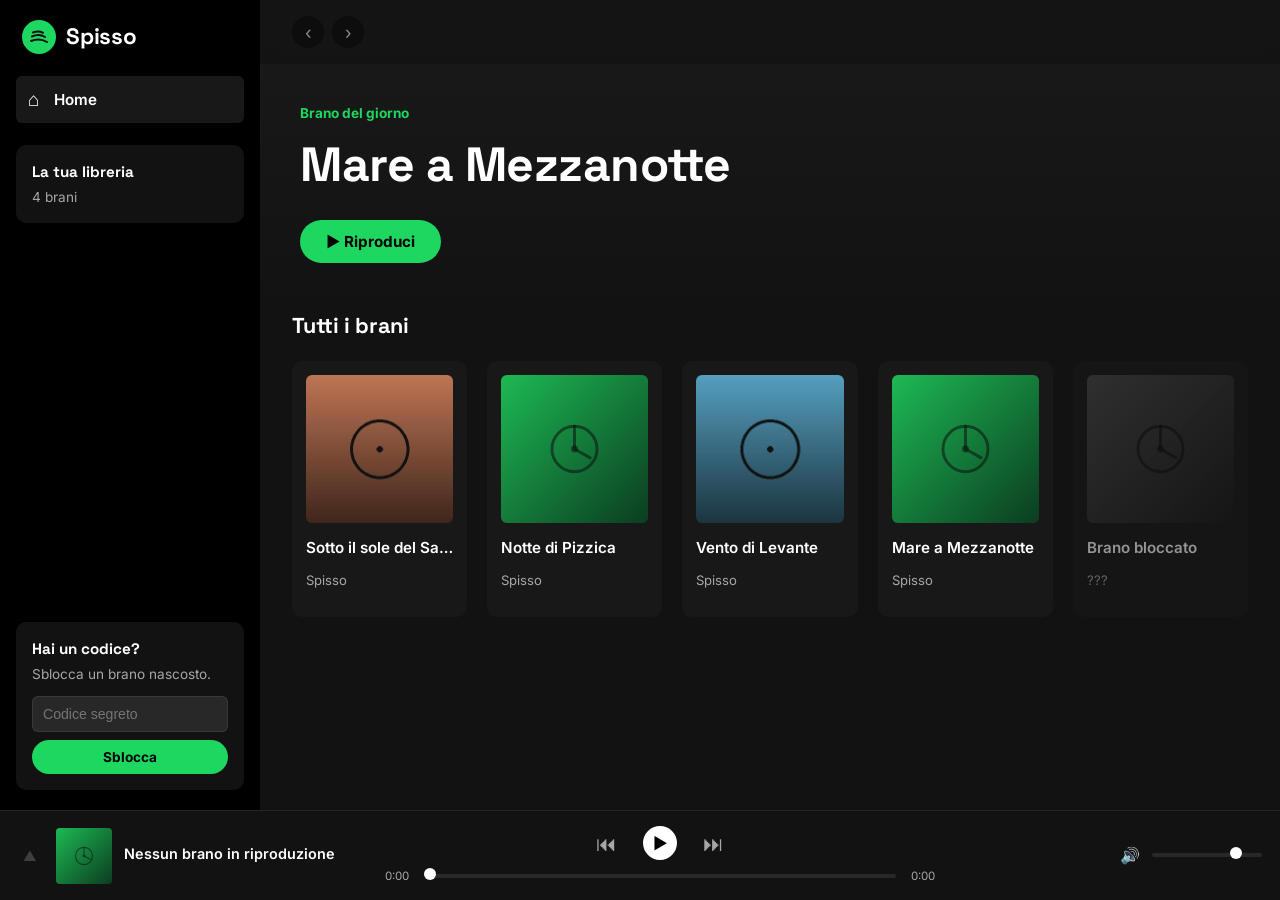
==== index.html @ 615e71a4 "Add files via upload" ====
<!DOCTYPE html>
<html lang="it">
<head>
<meta charset="UTF-8">
<meta name="viewport" content="width=device-width, initial-scale=1.0">
<title>Spisso</title>
<link rel="stylesheet" href="style.css">
</head>
<body>

<div class="app">

  <aside class="sidebar">
    <div class="brand">
      <svg class="brand-logo" width="34" height="34" viewBox="0 0 34 34" fill="none" xmlns="http://www.w3.org/2000/svg">
        <circle cx="17" cy="17" r="17" fill="#1ed760"/>
        <path d="M9 21c5-2 11-2 16 1" stroke="#0b0b0b" stroke-width="2" stroke-linecap="round"/>
        <path d="M10 16.5c4.5-2 9-2 13 0.5" stroke="#0b0b0b" stroke-width="2" stroke-linecap="round"/>
        <path d="M11 12.5c3.5-1.4 7-1.4 10 0.3" stroke="#0b0b0b" stroke-width="2" stroke-linecap="round"/>
      </svg>
      <span class="brand-name">Spisso</span>
    </div>

    <nav class="nav">
      <a href="#" class="nav-item active" data-view="home">
        <span class="nav-icon">&#8962;</span> Home
      </a>
    </nav>

    <div class="sidebar-block library-block">
      <h3>La tua libreria</h3>
      <p id="library-count">— brani</p>
    </div>

    <div class="sidebar-block unlock-block">
      <h3>Hai un codice?</h3>
      <p>Sblocca un brano nascosto.</p>
      <form class="unlock-form" id="unlock-form">
        <input type="text" id="unlock-input" placeholder="Codice segreto" autocomplete="off">
        <button type="submit">Sblocca</button>
      </form>
      <p class="unlock-message" id="unlock-message"></p>
    </div>
  </aside>

  <main class="main">
    <header class="topbar">
      <div class="topbar-nav">
        <button class="round-btn" disabled aria-label="Indietro">&#8249;</button>
        <button class="round-btn" disabled aria-label="Avanti">&#8250;</button>
      </div>
    </header>

    <section class="content">
      <div class="hero">
        <p class="hero-eyebrow">Brano del giorno</p>
        <h1 id="hero-title">—</h1>
        <button class="hero-play" id="hero-play" aria-label="Riproduci il brano del giorno">&#9658; Riproduci</button>
      </div>

      <h2 class="section-title">Tutti i brani</h2>
      <div class="song-grid" id="song-grid"></div>
    </section>
  </main>

</div>

<!-- Backdrop dietro al menu a tendina -->
<div class="np-backdrop" id="np-backdrop"></div>

<!-- Menu a tendina: si apre quando si clicca un brano -->
<section class="np-panel" id="np-panel" aria-hidden="true">
  <button class="np-panel-close" id="np-panel-close" aria-label="Chiudi il pannello">&#9660;</button>

  <div class="np-panel-cover-wrap">
    <div class="np-panel-cover-disc" id="np-panel-disc">
      <img id="np-panel-cover" src="covers/default-cover.svg" alt="">
    </div>
  </div>

  <p class="np-panel-eyebrow">In riproduzione</p>
  <h2 class="np-panel-title" id="np-panel-title">—</h2>
  <p class="np-panel-date" id="np-panel-date"></p>

  <div class="np-panel-progress">
    <span class="time" id="np-panel-cur">0:00</span>
    <input type="range" id="np-panel-seek" value="0" min="0" max="100" step="0.1" aria-label="Posizione nel brano">
    <span class="time" id="np-panel-dur">0:00</span>
  </div>

  <div class="np-panel-controls">
    <button id="np-panel-prev" class="ctrl-btn" aria-label="Precedente">&#9198;</button>
    <button id="np-panel-play" class="ctrl-btn play" aria-label="Blocca il brano">&#9658;</button>
    <button id="np-panel-next" class="ctrl-btn" aria-label="Successivo">&#9197;</button>
  </div>
</section>

<footer class="player-bar" id="player-bar">
  <button class="np-expand" id="np-expand" aria-label="Apri il menu a tendina" disabled>
    <span class="chevron">&#9650;</span>
  </button>

  <div class="np" id="np-open-trigger">
    <img id="np-cover" src="covers/default-cover.svg" alt="">
    <div class="np-info">
      <div class="np-title" id="np-title">Nessun brano in riproduzione</div>
      <div class="np-date" id="np-date"></div>
    </div>
  </div>

  <div class="transport">
    <div class="transport-buttons">
      <button id="prev-btn" class="ctrl-btn" aria-label="Precedente">&#9198;</button>
      <button id="play-btn" class="ctrl-btn play" aria-label="Blocca il brano">&#9658;</button>
      <button id="next-btn" class="ctrl-btn" aria-label="Successivo">&#9197;</button>
    </div>
    <div class="progress-row">
      <span class="time" id="cur-time">0:00</span>
      <input type="range" id="seek-bar" value="0" min="0" max="100" step="0.1">
      <span class="time" id="dur-time">0:00</span>
    </div>
  </div>

  <div class="volume-control">
    <span class="volume-icon">&#128266;</span>
    <input type="range" id="volume-bar" min="0" max="100" value="80">
  </div>
</footer>

<audio id="audio-el" preload="metadata"></audio>

<script src="config.js"></script>
<script src="songs.js"></script>
<script src="app.js"></script>
</body>
</html>
---- style.css ----
@import url('https://fonts.googleapis.com/css2?family=Space+Grotesk:wght@500;700&family=Inter:wght@400;500;600;700&display=swap');

:root{
  --black: #000000;
  --panel: #121212;
  --panel-light: #181818;
  --panel-hover: #282828;
  --border: rgba(255,255,255,0.08);
  --text: #ffffff;
  --text-dim: #a7a7a7;
  --green: #1ed760;
  --green-dim: #1db954;
}

*{ box-sizing: border-box; }

html, body{
  margin:0;
  height:100%;
  background: var(--black);
  color: var(--text);
  font-family: 'Inter', sans-serif;
  line-height: 1.4;
}

a{ color: inherit; text-decoration: none; }
button{ font-family: inherit; }

button:focus-visible,
a:focus-visible,
.song-card:focus-visible,
input:focus-visible{
  outline: 2px solid var(--green);
  outline-offset: 2px;
}

/* ---------- App shell ---------- */

.app{
  display:flex;
  height: calc(100vh - 90px);
  min-height: 480px;
}

/* ---------- Sidebar ---------- */

.sidebar{
  width: 260px;
  flex-shrink:0;
  background: var(--black);
  padding: 20px 16px;
  display:flex;
  flex-direction:column;
  gap: 22px;
  overflow-y:auto;
}

.brand{
  display:flex;
  align-items:center;
  gap: 10px;
  padding: 0 6px;
}

.brand-name{
  font-family:'Space Grotesk', sans-serif;
  font-weight:700;
  font-size: 1.4rem;
  letter-spacing: -0.01em;
}

.nav{
  display:flex;
  flex-direction:column;
  gap: 4px;
}

.nav-item{
  display:flex;
  align-items:center;
  gap: 14px;
  padding: 10px 12px;
  border-radius: 6px;
  color: var(--text-dim);
  font-weight:600;
  font-size: 0.95rem;
}

.nav-item .nav-icon{ font-size: 1.2rem; }

.nav-item.active,
.nav-item:hover{
  color: var(--text);
  background: var(--panel-light);
}

.sidebar-block{
  background: var(--panel);
  border-radius: 10px;
  padding: 16px;
}

.sidebar-block h3{
  font-family:'Space Grotesk', sans-serif;
  font-size: 0.95rem;
  margin: 0 0 6px;
}

.sidebar-block p{
  font-size: 0.85rem;
  color: var(--text-dim);
  margin: 0;
}

.library-block p{ margin: 0; }

.unlock-block{ margin-top: auto; }

.unlock-form{
  display:flex;
  flex-direction:column;
  gap: 8px;
  margin-top: 12px;
}

.unlock-form input{
  background: var(--panel-hover);
  border: 1px solid var(--border);
  border-radius: 6px;
  padding: 9px 10px;
  color: var(--text);
  font-size: 0.88rem;
}
.unlock-form input:focus{ outline: 1px solid var(--green); }

.unlock-form button{
  background: var(--green);
  color: #000;
  border:none;
  border-radius: 20px;
  padding: 9px 14px;
  font-weight:700;
  font-size: 0.85rem;
  cursor:pointer;
  transition: transform 0.1s ease, background 0.15s ease;
}
.unlock-form button:hover{ background: #24e56a; transform: scale(1.02); }

.unlock-message{
  margin-top: 10px;
  font-size: 0.82rem;
}
.unlock-message.ok{ color: var(--green); }
.unlock-message.err{ color: #f15e6c; }

/* ---------- Main content ---------- */

.main{
  flex:1;
  overflow-y:auto;
  background: linear-gradient(180deg, #1a1a1a 0%, var(--panel) 320px, var(--panel) 100%);
}

.topbar{
  position: sticky;
  top:0;
  display:flex;
  align-items:center;
  padding: 16px 32px;
  background: rgba(18,18,18,0.6);
  backdrop-filter: blur(6px);
  z-index: 5;
}

.topbar-nav{ display:flex; gap: 8px; }

.round-btn{
  width: 32px;
  height: 32px;
  border-radius: 50%;
  border:none;
  background: rgba(0,0,0,0.6);
  color: var(--text);
  font-size: 1.1rem;
  cursor: not-allowed;
  opacity: 0.5;
}

.content{
  padding: 8px 32px 40px;
}

.hero{
  padding: 32px 8px 40px;
}

.hero-eyebrow{
  color: var(--green);
  font-weight: 700;
  font-size: 0.85rem;
  margin: 0 0 8px;
}

.hero h1{
  font-family:'Space Grotesk', sans-serif;
  font-size: clamp(1.8rem, 4vw, 3rem);
  margin: 0 0 22px;
  letter-spacing: -0.01em;
}

.hero-play{
  background: var(--green);
  color: #000;
  border:none;
  border-radius: 24px;
  padding: 12px 26px;
  font-weight:700;
  font-size: 0.95rem;
  cursor:pointer;
  transition: transform 0.12s ease, background 0.15s ease;
}
.hero-play:hover{ background: #24e56a; transform: scale(1.03); }

.section-title{
  font-family:'Space Grotesk', sans-serif;
  font-size: 1.35rem;
  margin: 8px 0 20px;
}

/* ---------- Song grid ---------- */

.song-grid{
  display:grid;
  grid-template-columns: repeat(auto-fill, minmax(170px, 1fr));
  gap: 20px;
}

.song-card{
  background: var(--panel-light);
  border-radius: 10px;
  padding: 14px;
  cursor:pointer;
  position: relative;
  transition: background 0.15s ease;
}
.song-card:hover{ background: var(--panel-hover); }

.song-card .cover-wrap{
  position: relative;
  margin-bottom: 14px;
}

.song-card img{
  width: 100%;
  aspect-ratio: 1 / 1;
  object-fit: cover;
  border-radius: 6px;
  display:block;
  background: var(--panel-hover);
}

.song-card .card-play{
  position:absolute;
  right: 8px;
  bottom: 8px;
  width: 42px;
  height: 42px;
  border-radius: 50%;
  background: var(--green);
  color:#000;
  border:none;
  display:flex;
  align-items:center;
  justify-content:center;
  font-size: 1.1rem;
  opacity:0;
  transform: translateY(6px);
  transition: opacity 0.15s ease, transform 0.15s ease;
  cursor:pointer;
  box-shadow: 0 8px 16px rgba(0,0,0,0.4);
}
.song-card:hover .card-play{ opacity:1; transform: translateY(0); }

.song-card .card-title{
  font-weight:600;
  font-size: 0.95rem;
  margin: 0 0 4px;
  white-space:nowrap;
  overflow:hidden;
  text-overflow:ellipsis;
}

.song-card .card-sub{
  font-size: 0.82rem;
  color: var(--text-dim);
  white-space:nowrap;
  overflow:hidden;
  text-overflow:ellipsis;
}

.song-card.playing{
  outline: 1px solid var(--green);
  background: var(--panel-hover);
}
.song-card.playing .card-title{ color: var(--green); }

.song-card.locked{
  cursor:default;
  opacity: 0.55;
}
.song-card.locked .card-play{ display:none; }
.song-card.locked img{
  filter: grayscale(1) brightness(0.5);
}

/* ---------- Player bar ---------- */

.player-bar{
  position: fixed;
  left:0; right:0; bottom:0;
  height: 90px;
  background: var(--panel);
  border-top: 1px solid var(--border);
  display:grid;
  grid-template-columns: auto 1fr minmax(300px, 2fr) 1fr;
  align-items:center;
  padding: 0 16px;
  gap: 12px;
  z-index: 20;
}

.np{
  display:flex;
  align-items:center;
  gap: 12px;
  min-width: 0;
}

.np img{
  width: 56px;
  height: 56px;
  border-radius: 4px;
  object-fit: cover;
  background: var(--panel-hover);
  flex-shrink:0;
}

.np-info{ min-width:0; }

.np-title{
  font-size: 0.9rem;
  font-weight:600;
  white-space:nowrap;
  overflow:hidden;
  text-overflow:ellipsis;
}

.np-date{
  font-size: 0.78rem;
  color: var(--text-dim);
  margin-top: 2px;
}

.transport{
  display:flex;
  flex-direction:column;
  align-items:center;
  gap: 8px;
  max-width: 560px;
  margin: 0 auto;
  width: 100%;
}

.transport-buttons{
  display:flex;
  align-items:center;
  gap: 20px;
}

.ctrl-btn{
  background:none;
  border:none;
  color: var(--text-dim);
  font-size: 1.3rem;
  cursor:pointer;
  transition: color 0.12s ease, transform 0.12s ease;
}
.ctrl-btn:hover{ color: var(--text); transform: scale(1.08); }

.ctrl-btn.play{
  background: var(--text);
  color: #000;
  width: 34px;
  height: 34px;
  border-radius: 50%;
  display:flex;
  align-items:center;
  justify-content:center;
  font-size: 1rem;
}
.ctrl-btn.play:hover{ transform: scale(1.06); }

.progress-row{
  display:flex;
  align-items:center;
  gap: 8px;
  width: 100%;
}

.progress-row .time{
  font-size: 0.72rem;
  color: var(--text-dim);
  min-width: 34px;
  text-align:center;
}

input[type="range"]{
  -webkit-appearance:none;
  appearance:none;
  height: 4px;
  border-radius: 2px;
  background: var(--panel-hover);
  flex:1;
  cursor:pointer;
}
input[type="range"]::-webkit-slider-thumb{
  -webkit-appearance:none;
  width: 12px;
  height: 12px;
  border-radius: 50%;
  background: var(--text);
  margin-top: -4px;
}
input[type="range"]::-moz-range-thumb{
  width: 12px;
  height: 12px;
  border-radius: 50%;
  background: var(--text);
  border:none;
}
input[type="range"]:hover::-webkit-slider-thumb{ background: var(--green); }

.volume-control{
  display:flex;
  align-items:center;
  justify-content:flex-end;
  gap: 10px;
}

.volume-control input[type="range"]{ width: 110px; flex:none; }
.volume-icon{ font-size: 1rem; color: var(--text-dim); }

/* ---------- Pulsante per riaprire il menu a tendina (nella mini-barra) ---------- */

.np-expand{
  background:none;
  border:none;
  color: var(--text-dim);
  width: 28px;
  height: 28px;
  border-radius: 6px;
  cursor:pointer;
  display:flex;
  align-items:center;
  justify-content:center;
  flex-shrink:0;
  transition: color 0.15s ease, background 0.15s ease;
}
.np-expand:hover:not(:disabled){ color: var(--text); background: var(--panel-hover); }
.np-expand:disabled{ cursor:default; opacity: 0.3; }
.np-expand .chevron{ display:inline-block; font-size: 0.85rem; transition: transform 0.2s ease; }
.np-expand.is-open .chevron{ transform: rotate(180deg); }

.np{ cursor:pointer; }

/* ---------- Backdrop dietro al pannello a tendina ---------- */

.np-backdrop{
  position: fixed;
  inset: 0;
  background: rgba(0,0,0,0.55);
  backdrop-filter: blur(2px);
  opacity: 0;
  visibility: hidden;
  transition: opacity 0.25s ease;
  z-index: 25;
}
.np-backdrop.is-visible{ opacity: 1; visibility: visible; }

/* ---------- Pannello "menu a tendina" del brano in riproduzione ---------- */

.np-panel{
  position: fixed;
  top: 0;
  left: 50%;
  width: min(92vw, 380px);
  background: linear-gradient(160deg, #1b1b1b 0%, var(--panel) 60%);
  border: 1px solid var(--border);
  border-top: none;
  border-radius: 0 0 20px 20px;
  box-shadow: 0 24px 48px rgba(0,0,0,0.55);
  padding: 18px 24px 26px;
  z-index: 30;
  display:flex;
  flex-direction:column;
  align-items:center;
  text-align:center;

  transform: translate(-50%, -110%);
  opacity: 0;
  visibility: hidden;
  transition: transform 0.32s cubic-bezier(.2,.8,.2,1), opacity 0.28s ease;
}
.np-panel.is-open{
  transform: translate(-50%, 0);
  opacity: 1;
  visibility: visible;
}

.np-panel-close{
  align-self:center;
  background: var(--panel-hover);
  border:none;
  color: var(--text-dim);
  width: 30px;
  height: 22px;
  border-radius: 0 0 10px 10px;
  margin: -18px 0 14px;
  cursor:pointer;
  transition: color 0.15s ease;
}
.np-panel-close:hover{ color: var(--text); }

.np-panel-cover-wrap{ margin-bottom: 18px; }

.np-panel-cover-disc{
  width: 200px;
  height: 200px;
  border-radius: 16px;
  overflow:hidden;
  box-shadow: 0 14px 30px rgba(0,0,0,0.5);
  transition: transform 0.4s ease;
}
.np-panel-cover-disc img{
  width:100%;
  height:100%;
  object-fit:cover;
  display:block;
  background: var(--panel-hover);
}
.np-panel.is-playing .np-panel-cover-disc{
  animation: np-cover-pulse 2.6s ease-in-out infinite;
}
@keyframes np-cover-pulse{
  0%, 100%{ transform: scale(1); }
  50%{ transform: scale(1.035); }
}

.np-panel-eyebrow{
  color: var(--green);
  font-weight:700;
  font-size: 0.72rem;
  text-transform: none;
  letter-spacing: 0.02em;
  margin: 0 0 6px;
}

.np-panel-title{
  font-family:'Space Grotesk', sans-serif;
  font-size: 1.3rem;
  margin: 0 0 4px;
  line-height: 1.25;
}

.np-panel-date{
  font-size: 0.85rem;
  color: var(--text-dim);
  margin: 0 0 20px;
}

.np-panel-progress{
  display:flex;
  align-items:center;
  gap: 8px;
  width: 100%;
  margin-bottom: 18px;
}
.np-panel-progress .time{
  font-size: 0.72rem;
  color: var(--text-dim);
  min-width: 34px;
}

.np-panel-controls{
  display:flex;
  align-items:center;
  gap: 26px;
}
.np-panel-controls .ctrl-btn{ font-size: 1.5rem; }
.np-panel-controls .ctrl-btn.play{
  width: 46px;
  height: 46px;
  font-size: 1.2rem;
}

/* ---------- Responsive ---------- */

@media (max-width: 860px){
  .sidebar{ display:none; }
  .player-bar{ grid-template-columns: auto 1fr; height: auto; padding: 10px 12px; gap: 8px; }
  .player-bar .transport{ grid-column: 1 / -1; order: 3; }
  .np{ justify-content:flex-start; }
  .volume-control{ display:none; }
  .song-grid{ grid-template-columns: repeat(auto-fill, minmax(130px, 1fr)); gap: 14px; }
  .np-panel{ top: 0; border-radius: 0 0 16px 16px; padding: 16px 18px 22px; }
  .np-panel-cover-disc{ width: 160px; height: 160px; }
}

/* ---------- Grandi schermi da computer ---------- */

@media (min-width: 1400px){
  .content{ padding: 8px 56px 48px; }
  .song-grid{ grid-template-columns: repeat(auto-fill, minmax(190px, 1fr)); gap: 24px; }
  .hero h1{ font-size: clamp(2.2rem, 3.4vw, 3.6rem); }
}

@media (min-width: 1800px){
  .app{ max-width: 1760px; margin: 0 auto; }
}

/* ---------- Accessibilità: rispetta le preferenze di movimento ridotto ---------- */

@media (prefers-reduced-motion: reduce){
  .np-panel, .np-backdrop, .np-panel-cover-disc, .np-expand .chevron{
    transition: none !important;
    animation: none !important;
  }
}
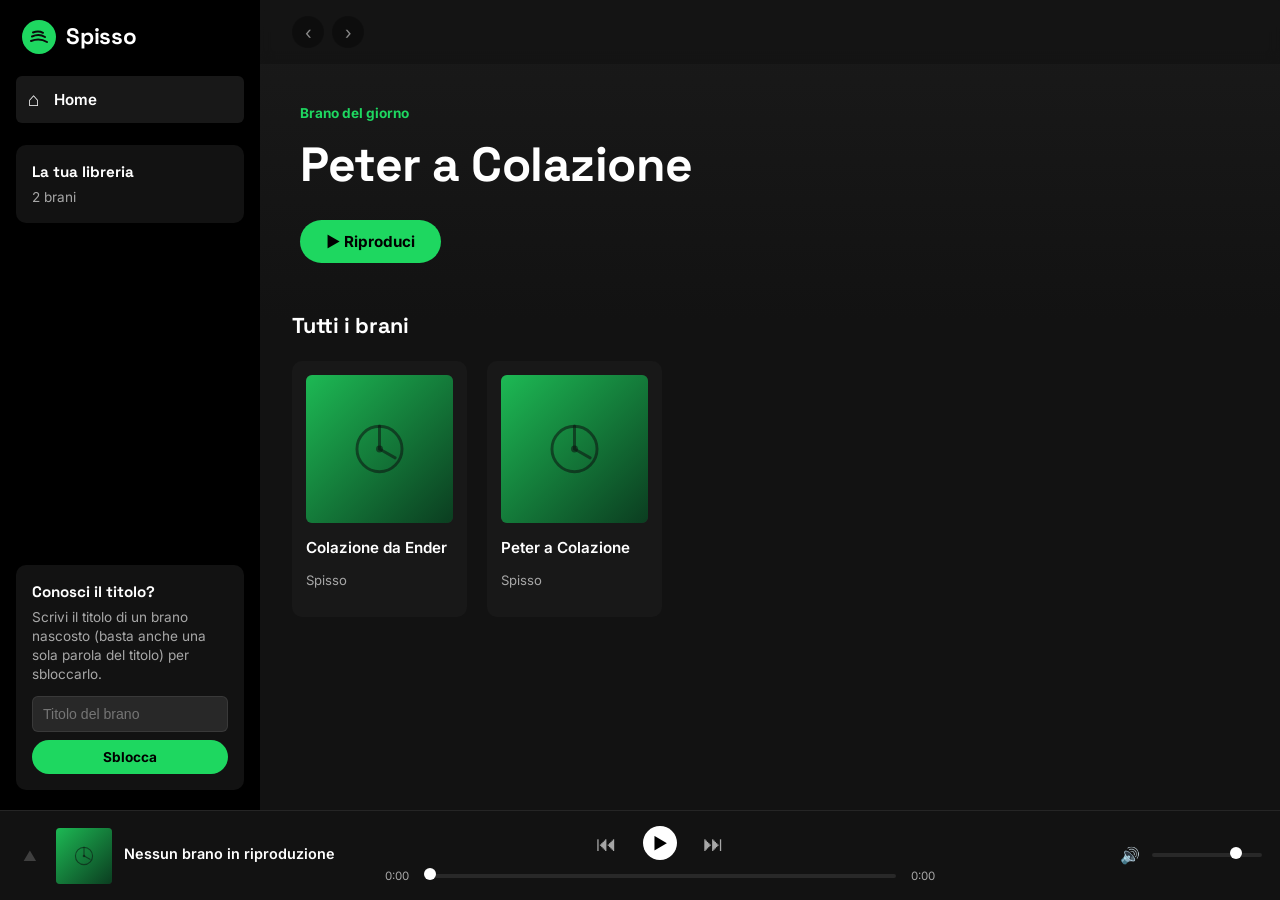
==== commit 7193629c: "spisso" ====
--- a/index.html
+++ b/index.html
@@ -33,10 +33,10 @@
     </div>
 
     <div class="sidebar-block unlock-block">
-      <h3>Hai un codice?</h3>
-      <p>Sblocca un brano nascosto.</p>
+      <h3>Conosci il titolo?</h3>
+      <p>Scrivi il titolo di un brano nascosto (basta anche una sola parola del titolo) per sbloccarlo.</p>
       <form class="unlock-form" id="unlock-form">
-        <input type="text" id="unlock-input" placeholder="Codice segreto" autocomplete="off">
+        <input type="text" id="unlock-input" placeholder="Titolo del brano" autocomplete="off">
         <button type="submit">Sblocca</button>
       </form>
       <p class="unlock-message" id="unlock-message"></p>
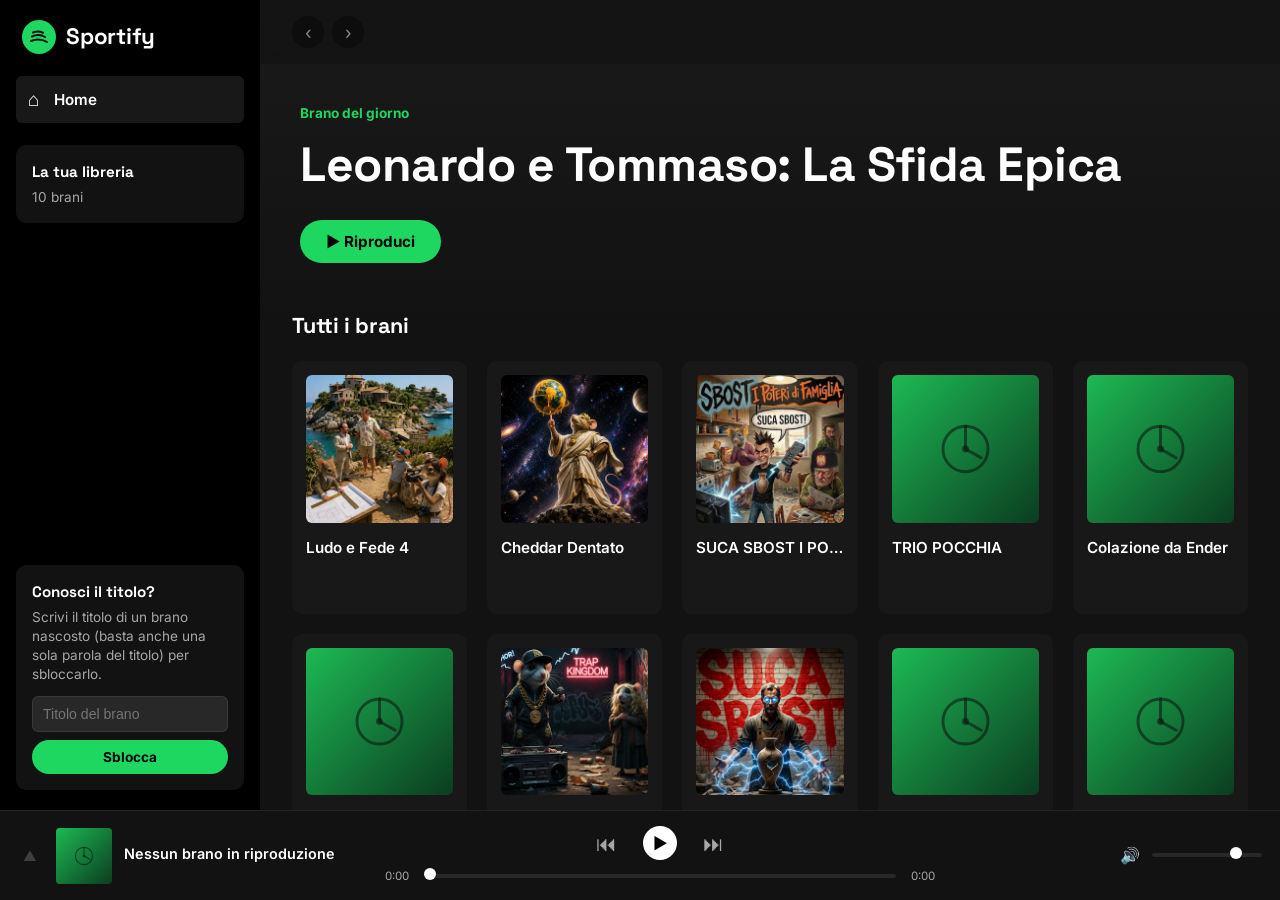
==== commit 94bc2539: "aff" ====
--- a/index.html
+++ b/index.html
@@ -3,7 +3,7 @@
 <head>
 <meta charset="UTF-8">
 <meta name="viewport" content="width=device-width, initial-scale=1.0">
-<title>Spisso</title>
+<title>Sportify</title>
 <link rel="stylesheet" href="style.css">
 </head>
 <body>
@@ -18,7 +18,7 @@
         <path d="M10 16.5c4.5-2 9-2 13 0.5" stroke="#0b0b0b" stroke-width="2" stroke-linecap="round"/>
         <path d="M11 12.5c3.5-1.4 7-1.4 10 0.3" stroke="#0b0b0b" stroke-width="2" stroke-linecap="round"/>
       </svg>
-      <span class="brand-name">Spisso</span>
+      <span class="brand-name">Sportify</span>
     </div>
 
     <nav class="nav">
--- a/style.css
+++ b/style.css
@@ -296,6 +296,7 @@
   white-space:nowrap;
   overflow:hidden;
   text-overflow:ellipsis;
+  min-height: 1.2em; /* tiene la card della stessa altezza anche senza autore */
 }
 
 .song-card.playing{
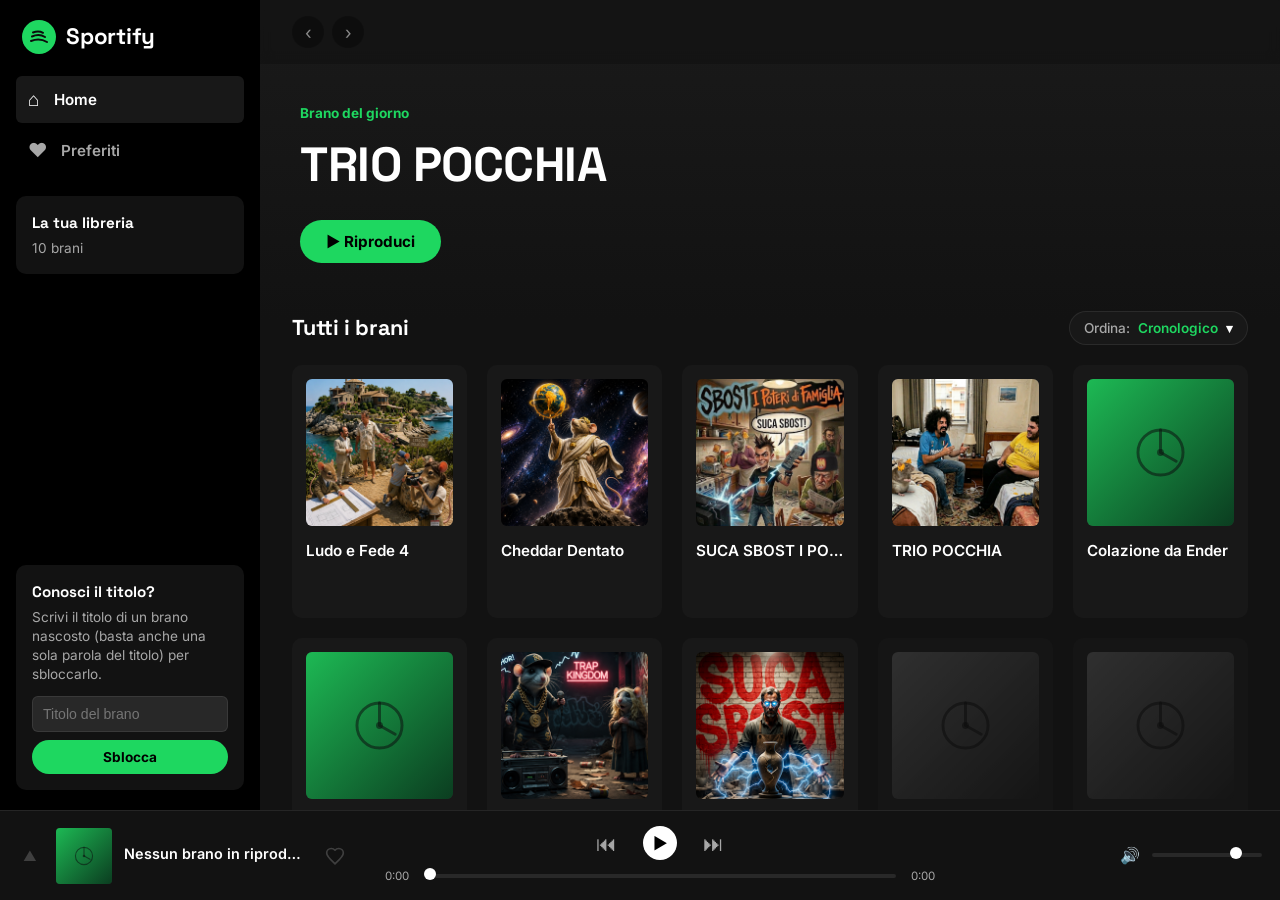
==== commit 33d90193: "agg" ====
--- a/index.html
+++ b/index.html
@@ -25,6 +25,10 @@
       <a href="#" class="nav-item active" data-view="home">
         <span class="nav-icon">&#8962;</span> Home
       </a>
+      <a href="#" class="nav-item" data-view="favorites">
+        <span class="nav-icon">&#9829;</span> Preferiti
+        <span class="nav-count" id="nav-fav-count"></span>
+      </a>
     </nav>
 
     <div class="sidebar-block library-block">
@@ -49,17 +53,65 @@
         <button class="round-btn" disabled aria-label="Indietro">&#8249;</button>
         <button class="round-btn" disabled aria-label="Avanti">&#8250;</button>
       </div>
+      <div class="view-tabs" role="tablist" aria-label="Sezioni">
+        <button type="button" class="view-tab active" data-view="home" role="tab" aria-selected="true">Home</button>
+        <button type="button" class="view-tab" data-view="favorites" role="tab" aria-selected="false">&#9829; Preferiti <span class="view-tab-count" id="tab-fav-count"></span></button>
+      </div>
     </header>
 
     <section class="content">
-      <div class="hero">
-        <p class="hero-eyebrow">Brano del giorno</p>
-        <h1 id="hero-title">—</h1>
-        <button class="hero-play" id="hero-play" aria-label="Riproduci il brano del giorno">&#9658; Riproduci</button>
+
+      <!-- ===== Vista HOME ===== -->
+      <div id="view-home">
+        <div class="hero">
+          <p class="hero-eyebrow">Brano del giorno</p>
+          <h1 id="hero-title">—</h1>
+          <button class="hero-play" id="hero-play" aria-label="Riproduci il brano del giorno">&#9658; Riproduci</button>
+        </div>
+
+        <div class="section-head">
+          <h2 class="section-title">Tutti i brani</h2>
+
+          <div class="sort-menu" id="sort-menu">
+            <button type="button" class="sort-btn" id="sort-btn" aria-haspopup="menu" aria-expanded="false" aria-controls="sort-list">
+              <span class="sort-btn-label">Ordina:</span>
+              <span class="sort-btn-value" id="sort-btn-value">Cronologico</span>
+              <span class="sort-btn-caret" aria-hidden="true">&#9662;</span>
+            </button>
+            <div class="sort-list" id="sort-list" role="menu" aria-label="Ordine dei brani" hidden>
+              <button type="button" class="sort-option" role="menuitemradio" data-sort="chrono" aria-checked="true">Ordine cronologico</button>
+              <button type="button" class="sort-option" role="menuitemradio" data-sort="chrono-desc" aria-checked="false">Ordine cronologico inverso</button>
+              <button type="button" class="sort-option" role="menuitemradio" data-sort="alpha" aria-checked="false">Ordine alfabetico</button>
+            </div>
+          </div>
+        </div>
+
+        <div class="song-grid" id="song-grid"></div>
       </div>
 
-      <h2 class="section-title">Tutti i brani</h2>
-      <div class="song-grid" id="song-grid"></div>
+      <!-- ===== Vista PREFERITI ===== -->
+      <div id="view-favorites" hidden>
+        <div class="fav-header">
+          <div class="fav-badge" aria-hidden="true">
+            <svg viewBox="0 0 24 24" focusable="false"><path d="M12 21.35l-1.45-1.32C5.4 15.36 2 12.28 2 8.5 2 5.42 4.42 3 7.5 3c1.74 0 3.41.81 4.5 2.09C13.09 3.81 14.76 3 16.5 3 19.58 3 22 5.42 22 8.5c0 3.78-3.4 6.86-8.55 11.54L12 21.35z"/></svg>
+          </div>
+          <div class="fav-header-text">
+            <p class="hero-eyebrow">Playlist</p>
+            <h1 class="fav-heading">Brani che ti piacciono</h1>
+            <p class="fav-count" id="fav-count"></p>
+          </div>
+          <button type="button" class="hero-play" id="fav-play">&#9658; Riproduci</button>
+        </div>
+
+        <p class="fav-hint" id="fav-hint">Trascina dalla maniglia a sinistra oppure usa le frecce per cambiare l'ordine. La playlist è solo tua: resta salvata su questo dispositivo.</p>
+        <ol class="fav-list" id="fav-list"></ol>
+
+        <div class="fav-empty" id="fav-empty" hidden>
+          <p class="fav-empty-title">Non hai ancora nessun brano preferito</p>
+          <p>Tocca il cuore su un brano per aggiungerlo qui: i brani restano nell'ordine in cui li hai messi.</p>
+        </div>
+      </div>
+
     </section>
   </main>
 
@@ -81,6 +133,10 @@
   <p class="np-panel-eyebrow">In riproduzione</p>
   <h2 class="np-panel-title" id="np-panel-title">—</h2>
   <p class="np-panel-date" id="np-panel-date"></p>
+
+  <div class="np-panel-actions">
+    <button type="button" class="heart-btn np-panel-heart" id="np-panel-heart" aria-pressed="false" aria-label="Nessun brano in riproduzione" disabled></button>
+  </div>
 
   <div class="np-panel-progress">
     <span class="time" id="np-panel-cur">0:00</span>
@@ -106,6 +162,7 @@
       <div class="np-title" id="np-title">Nessun brano in riproduzione</div>
       <div class="np-date" id="np-date"></div>
     </div>
+    <button type="button" class="heart-btn np-heart" id="np-heart" aria-pressed="false" aria-label="Nessun brano in riproduzione" disabled></button>
   </div>
 
   <div class="transport">
--- a/style.css
+++ b/style.css
@@ -604,6 +604,334 @@
   font-size: 1.2rem;
 }
 
+/* ---------- Attributo hidden sempre rispettato ---------- */
+
+[hidden]{ display:none !important; }
+
+/* ---------- Voce "Preferiti" nella sidebar + schede in alto (telefono) ---------- */
+
+.nav-count{
+  margin-left:auto;
+  font-size: 0.78rem;
+  font-weight:600;
+  color: var(--text-dim);
+}
+.nav-count:empty{ display:none; }
+
+.view-tabs{
+  display:none; /* su schermi piccoli la sidebar sparisce: qui compaiono le schede */
+  gap: 6px;
+  margin-left: 12px;
+}
+.view-tab{
+  background: rgba(255,255,255,0.08);
+  color: var(--text);
+  border:none;
+  border-radius: 16px;
+  padding: 7px 14px;
+  font-weight:600;
+  font-size: 0.85rem;
+  cursor:pointer;
+  transition: background 0.15s ease;
+}
+.view-tab:hover{ background: rgba(255,255,255,0.16); }
+.view-tab.active{ background: var(--text); color:#000; }
+.view-tab-count:not(:empty)::before{ content:"("; }
+.view-tab-count:not(:empty)::after{ content:")"; }
+
+/* ---------- Intestazione "Tutti i brani" + bottone Ordina ---------- */
+
+.section-head{
+  display:flex;
+  align-items:center;
+  justify-content:space-between;
+  gap: 12px;
+  flex-wrap:wrap;
+  margin: 8px 0 20px;
+}
+.section-head .section-title{ margin: 0; }
+
+.sort-menu{ position: relative; }
+
+.sort-btn{
+  display:inline-flex;
+  align-items:center;
+  gap: 8px;
+  background: var(--panel-light);
+  color: var(--text);
+  border: 1px solid var(--border);
+  border-radius: 20px;
+  padding: 8px 14px;
+  font-size: 0.85rem;
+  font-weight:600;
+  cursor:pointer;
+  transition: background 0.15s ease;
+}
+.sort-btn:hover,
+.sort-btn[aria-expanded="true"]{ background: var(--panel-hover); }
+.sort-btn-label{ color: var(--text-dim); font-weight:500; }
+.sort-btn-value{ color: var(--green); }
+.sort-btn-caret{ font-size: 0.8rem; transition: transform 0.15s ease; }
+.sort-btn[aria-expanded="true"] .sort-btn-caret{ transform: rotate(180deg); }
+
+.sort-list{
+  position:absolute;
+  right: 0;
+  top: calc(100% + 6px);
+  min-width: 240px;
+  display:flex;
+  flex-direction:column;
+  background: var(--panel-hover);
+  border: 1px solid var(--border);
+  border-radius: 10px;
+  padding: 6px;
+  box-shadow: 0 16px 32px rgba(0,0,0,0.5);
+  z-index: 12;
+}
+.sort-option{
+  display:flex;
+  align-items:center;
+  justify-content:space-between;
+  gap: 12px;
+  background:none;
+  border:none;
+  color: var(--text);
+  font-size: 0.9rem;
+  text-align:left;
+  padding: 10px 12px;
+  border-radius: 6px;
+  cursor:pointer;
+}
+.sort-option:hover,
+.sort-option:focus-visible{ background: rgba(255,255,255,0.08); }
+.sort-option[aria-checked="true"]{ color: var(--green); font-weight:600; }
+.sort-option[aria-checked="true"]::after{ content:"\2713"; }
+
+/* ---------- Cuore (mi piace) ---------- */
+
+.heart-btn{
+  display:inline-flex;
+  align-items:center;
+  justify-content:center;
+  width: 34px;
+  height: 34px;
+  padding: 0;
+  border:none;
+  border-radius: 50%;
+  background:none;
+  color: var(--text-dim);
+  cursor:pointer;
+  flex-shrink:0;
+  transition: color 0.15s ease, transform 0.12s ease, background 0.15s ease, opacity 0.15s ease;
+}
+.heart-btn svg{
+  width: 20px;
+  height: 20px;
+  fill: none;
+  stroke: currentColor;
+  stroke-width: 2;
+  stroke-linejoin: round;
+  pointer-events:none;
+}
+.heart-btn:hover:not(:disabled){ color: var(--text); transform: scale(1.1); }
+.heart-btn.liked{ color: var(--green); }
+.heart-btn.liked:hover:not(:disabled){ color: var(--green); }
+.heart-btn.liked svg{ fill: currentColor; }
+.heart-btn:disabled{ opacity: 0.3; cursor: default; }
+
+/* cuore sopra la copertina dei brani nella griglia */
+.song-card .card-heart{
+  position:absolute;
+  top: 8px;
+  right: 8px;
+  background: rgba(0,0,0,0.55);
+  color: var(--text);
+  opacity: 0;
+  transform: scale(0.9);
+}
+.song-card:hover .card-heart,
+.song-card .card-heart.liked,
+.song-card .card-heart:focus-visible{ opacity: 1; transform: none; }
+.song-card .card-heart:hover:not(:disabled){ transform: scale(1.1); }
+.song-card .card-heart.liked{ color: var(--green); }
+@media (hover: none){
+  .song-card .card-heart{ opacity: 1; transform: none; }
+}
+
+/* cuore nella mini-barra e nel pannello a tendina */
+.np-heart{ margin-left: 4px; }
+.np-panel-actions{ margin: -8px 0 14px; }
+.np-panel-heart{ width: 42px; height: 42px; }
+.np-panel-heart svg{ width: 26px; height: 26px; }
+
+/* ---------- Vista "Preferiti" ---------- */
+
+.fav-header{
+  display:flex;
+  align-items:center;
+  gap: 22px;
+  flex-wrap:wrap;
+  padding: 28px 8px 18px;
+}
+.fav-badge{
+  width: 96px;
+  height: 96px;
+  border-radius: 12px;
+  display:flex;
+  align-items:center;
+  justify-content:center;
+  background: linear-gradient(135deg, #24e56a 0%, #0f6a35 100%);
+  box-shadow: 0 12px 28px rgba(0,0,0,0.45);
+  flex-shrink:0;
+}
+.fav-badge svg{ width: 46px; height: 46px; fill:#fff; }
+.fav-header-text{ flex:1; min-width: 200px; }
+.fav-heading{
+  font-family:'Space Grotesk', sans-serif;
+  font-size: clamp(1.6rem, 3.6vw, 2.6rem);
+  margin: 0 0 6px;
+  letter-spacing: -0.01em;
+}
+.fav-count{ margin: 0; color: var(--text-dim); font-size: 0.9rem; }
+
+.fav-hint{
+  margin: 0 8px 14px;
+  color: var(--text-dim);
+  font-size: 0.82rem;
+}
+
+.fav-list{
+  list-style:none;
+  margin: 0;
+  padding: 0;
+  display:flex;
+  flex-direction:column;
+  gap: 6px;
+}
+
+.fav-row{
+  display:flex;
+  align-items:center;
+  gap: 12px;
+  height: 64px;
+  padding: 0 10px;
+  background: var(--panel-light);
+  border-radius: 10px;
+  cursor:pointer;
+  user-select:none;
+  -webkit-user-select:none;
+  -webkit-touch-callout:none;
+  transition: background 0.15s ease;
+}
+.fav-row:hover{ background: var(--panel-hover); }
+.fav-row.playing{ outline: 1px solid var(--green); background: var(--panel-hover); }
+.fav-row.playing .fav-row-title{ color: var(--green); }
+
+/* durante il trascinamento le altre righe scivolano al loro posto */
+.fav-list.is-sorting .fav-row:not(.dragging){ transition: transform 0.15s ease, background 0.15s ease; }
+.fav-row.dragging{
+  position:relative;
+  z-index: 3;
+  background: var(--panel-hover);
+  outline: 1px solid var(--green);
+  box-shadow: 0 12px 26px rgba(0,0,0,0.6);
+  cursor: grabbing;
+  transition: none;
+}
+
+.fav-handle{
+  display:flex;
+  align-items:center;
+  justify-content:center;
+  width: 30px;
+  height: 44px;
+  padding: 0;
+  border:none;
+  background:none;
+  color: var(--text-dim);
+  cursor: grab;
+  touch-action: none; /* il dito trascina la riga invece di scorrere la pagina */
+  flex-shrink:0;
+}
+.fav-handle:hover{ color: var(--text); }
+.fav-handle svg{ width: 14px; height: 20px; fill: currentColor; pointer-events:none; }
+.fav-row.dragging .fav-handle{ cursor: grabbing; color: var(--green); }
+
+.fav-pos{
+  min-width: 22px;
+  text-align:center;
+  color: var(--text-dim);
+  font-size: 0.85rem;
+  font-variant-numeric: tabular-nums;
+}
+
+.fav-main{
+  flex:1;
+  min-width:0;
+  display:flex;
+  align-items:center;
+  gap: 12px;
+  background:none;
+  border:none;
+  padding: 0;
+  color: inherit;
+  font: inherit;
+  text-align:left;
+  cursor:pointer;
+}
+.fav-cover{
+  width: 46px;
+  height: 46px;
+  border-radius: 4px;
+  object-fit: cover;
+  background: var(--panel-hover);
+  flex-shrink:0;
+}
+.fav-info{ min-width:0; display:flex; flex-direction:column; gap: 2px; }
+.fav-row-title{
+  font-weight:600;
+  font-size: 0.95rem;
+  white-space:nowrap;
+  overflow:hidden;
+  text-overflow:ellipsis;
+}
+.fav-row-sub{
+  font-size: 0.8rem;
+  color: var(--text-dim);
+  white-space:nowrap;
+  overflow:hidden;
+  text-overflow:ellipsis;
+  min-height: 1.2em;
+}
+
+.fav-actions{ display:flex; align-items:center; gap: 2px; flex-shrink:0; }
+.fav-move{
+  width: 30px;
+  height: 34px;
+  border:none;
+  border-radius: 6px;
+  background:none;
+  color: var(--text-dim);
+  font-size: 0.8rem;
+  cursor:pointer;
+  transition: color 0.12s ease, background 0.12s ease;
+}
+.fav-move:hover:not(:disabled){ color: var(--text); background: rgba(255,255,255,0.08); }
+.fav-move:disabled{ opacity: 0.25; cursor: default; }
+
+.fav-empty{
+  text-align:center;
+  padding: 48px 16px;
+  color: var(--text-dim);
+  font-size: 0.9rem;
+}
+.fav-empty p{ margin: 0 0 6px; }
+.fav-empty .fav-empty-title{
+  font-family:'Space Grotesk', sans-serif;
+  font-size: 1.15rem;
+  color: var(--text);
+}
+
 /* ---------- Responsive ---------- */
 
 @media (max-width: 860px){
@@ -615,6 +943,23 @@
   .song-grid{ grid-template-columns: repeat(auto-fill, minmax(130px, 1fr)); gap: 14px; }
   .np-panel{ top: 0; border-radius: 0 0 16px 16px; padding: 16px 18px 22px; }
   .np-panel-cover-disc{ width: 160px; height: 160px; }
+  .view-tabs{ display:flex; }
+  .content{ padding-bottom: 96px; } /* lascia spazio sopra il player, che su telefono è più alto */
+  .fav-header{ gap: 16px; padding-top: 16px; }
+  .fav-badge{ width: 72px; height: 72px; }
+  .fav-badge svg{ width: 34px; height: 34px; }
+  .fav-pos{ display:none; }
+}
+
+/* ---------- Telefoni stretti: righe dei preferiti più compatte ---------- */
+
+@media (max-width: 480px){
+  .fav-row{ gap: 8px; padding: 0 6px 0 2px; }
+  .fav-handle{ width: 26px; }
+  .fav-main{ gap: 10px; }
+  .fav-cover{ width: 40px; height: 40px; }
+  .fav-move{ width: 26px; }
+  .fav-actions .heart-btn{ width: 32px; }
 }
 
 /* ---------- Grandi schermi da computer ---------- */
@@ -632,7 +977,7 @@
 /* ---------- Accessibilità: rispetta le preferenze di movimento ridotto ---------- */
 
 @media (prefers-reduced-motion: reduce){
-  .np-panel, .np-backdrop, .np-panel-cover-disc, .np-expand .chevron{
+  .np-panel, .np-backdrop, .np-panel-cover-disc, .np-expand .chevron, .fav-list.is-sorting .fav-row{
     transition: none !important;
     animation: none !important;
   }
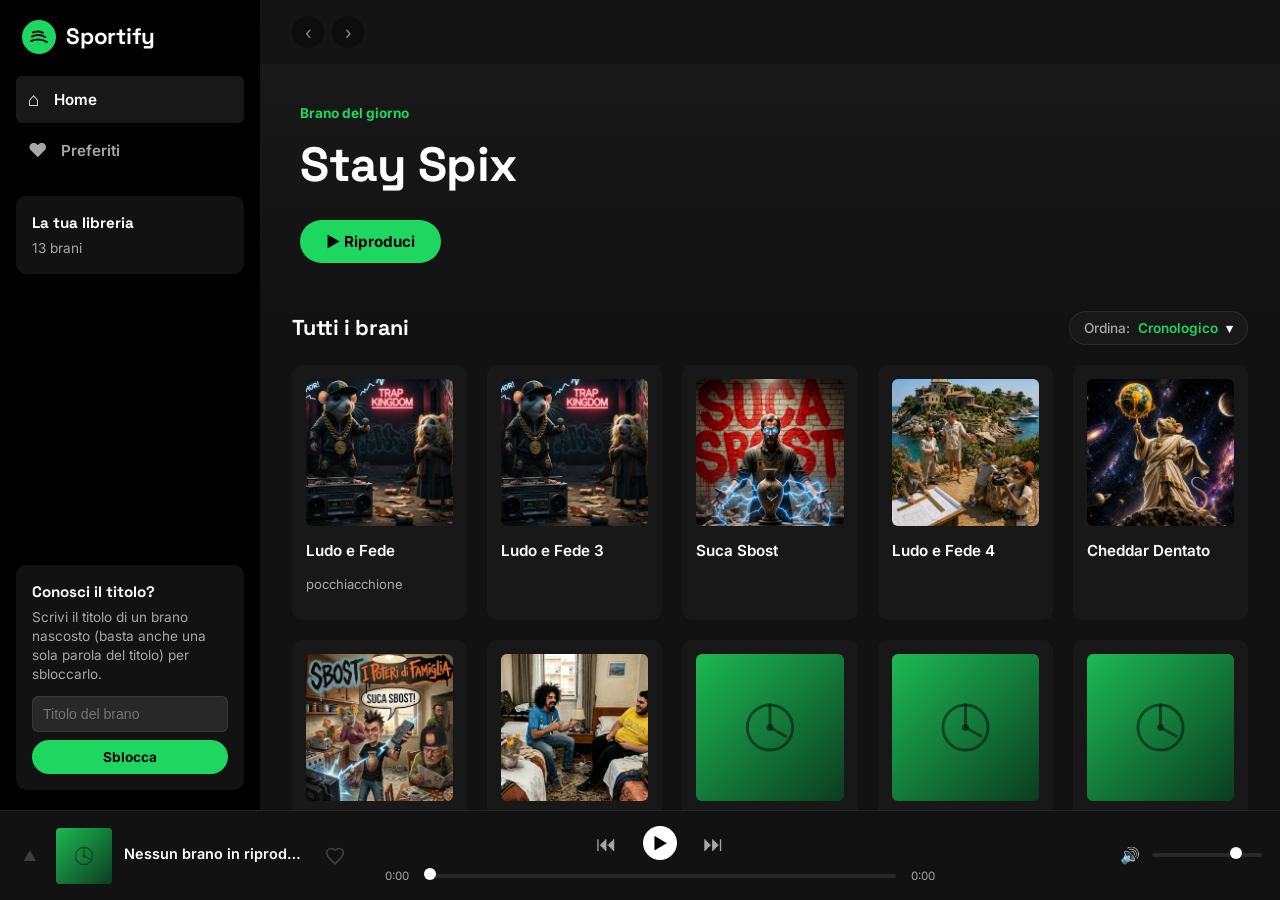
==== commit f34c831a: "v" ====
--- a/index.html
+++ b/index.html
@@ -5,6 +5,18 @@
 <meta name="viewport" content="width=device-width, initial-scale=1.0">
 <title>Sportify</title>
 <link rel="stylesheet" href="style.css">
+
+<!-- App installabile (PWA): icona, nome e colori dell'app -->
+<link rel="manifest" href="manifest.json">
+<meta name="theme-color" content="#0b0b0b">
+<link rel="icon" href="icons/favicon.ico" sizes="any">
+<link rel="icon" type="image/png" sizes="32x32" href="icons/icon-32.png">
+<link rel="icon" type="image/png" sizes="192x192" href="icons/icon-192.png">
+<link rel="apple-touch-icon" href="icons/apple-touch-icon.png">
+<meta name="mobile-web-app-capable" content="yes">
+<meta name="apple-mobile-web-app-capable" content="yes">
+<meta name="apple-mobile-web-app-status-bar-style" content="black-translucent">
+<meta name="apple-mobile-web-app-title" content="Spisso">
 </head>
 <body>
 
@@ -189,5 +201,16 @@
 <script src="config.js"></script>
 <script src="songs.js"></script>
 <script src="app.js"></script>
+
+<script>
+  // Registra il service worker: è quello che rende il sito
+  // installabile come app e che tiene l'app aggiornata da sola
+  // ogni volta che il sito viene aggiornato (vedi service-worker.js).
+  if ('serviceWorker' in navigator) {
+    window.addEventListener('load', () => {
+      navigator.serviceWorker.register('service-worker.js');
+    });
+  }
+</script>
 </body>
 </html>
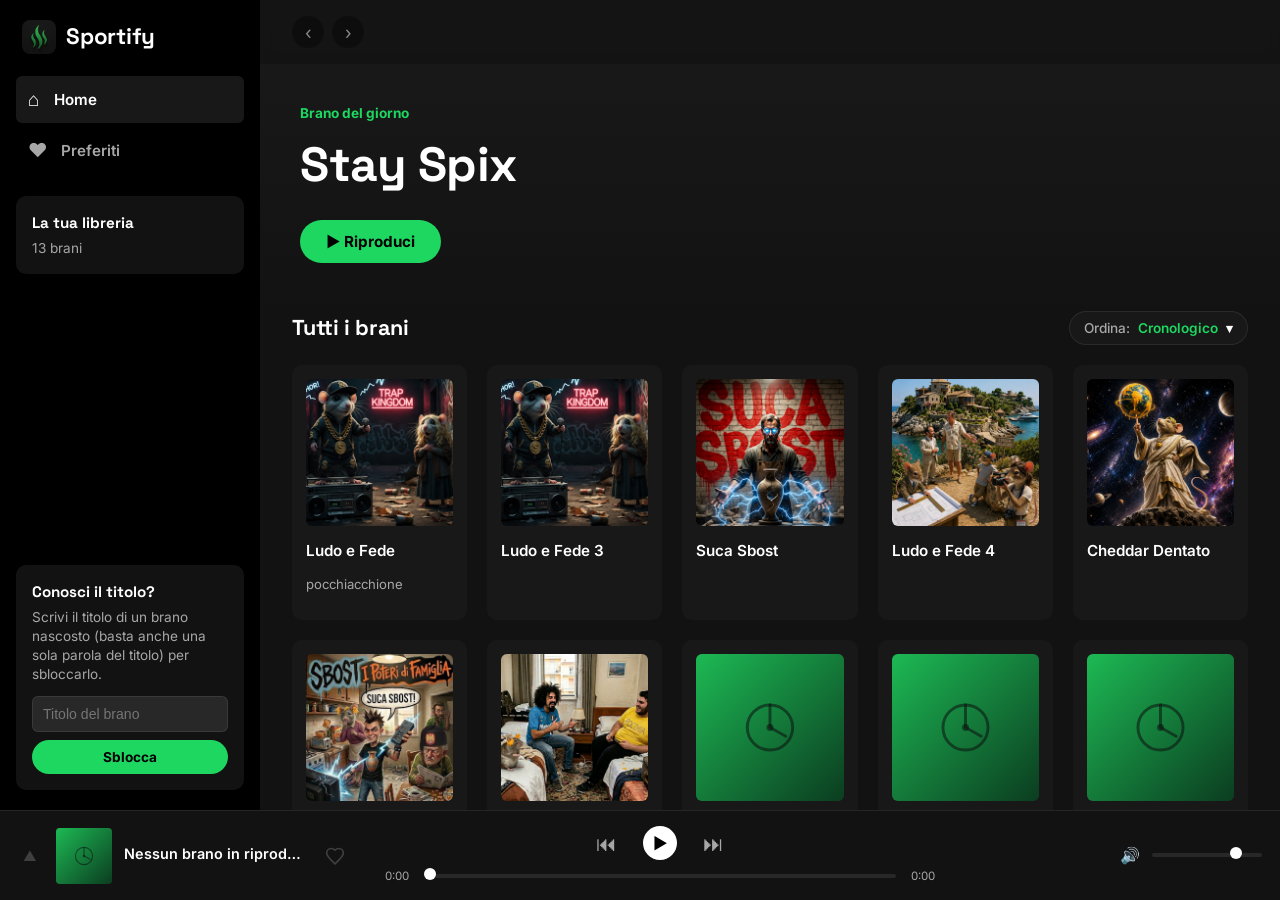
==== commit e94a4045: "o" ====
--- a/index.html
+++ b/index.html
@@ -24,12 +24,7 @@
 
   <aside class="sidebar">
     <div class="brand">
-      <svg class="brand-logo" width="34" height="34" viewBox="0 0 34 34" fill="none" xmlns="http://www.w3.org/2000/svg">
-        <circle cx="17" cy="17" r="17" fill="#1ed760"/>
-        <path d="M9 21c5-2 11-2 16 1" stroke="#0b0b0b" stroke-width="2" stroke-linecap="round"/>
-        <path d="M10 16.5c4.5-2 9-2 13 0.5" stroke="#0b0b0b" stroke-width="2" stroke-linecap="round"/>
-        <path d="M11 12.5c3.5-1.4 7-1.4 10 0.3" stroke="#0b0b0b" stroke-width="2" stroke-linecap="round"/>
-      </svg>
+      <img class="brand-logo" src="icons/icon-96.png" width="34" height="34" alt="Spisso">
       <span class="brand-name">Sportify</span>
     </div>
 
--- a/style.css
+++ b/style.css
@@ -60,6 +60,12 @@
   align-items:center;
   gap: 10px;
   padding: 0 6px;
+}
+
+.brand-logo{
+  border-radius: 8px;
+  object-fit: cover;
+  flex-shrink: 0;
 }
 
 .brand-name{
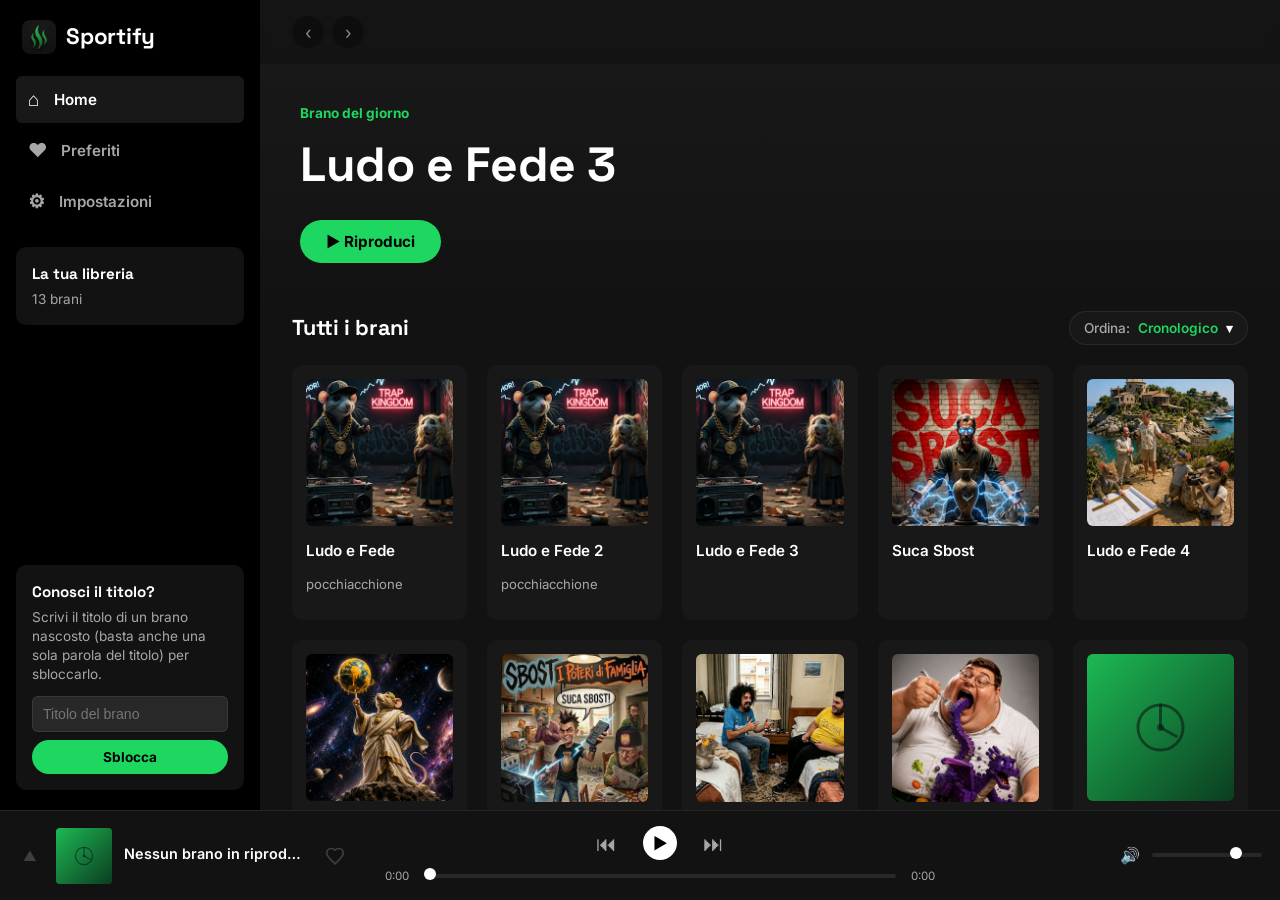
==== commit 4e4ea1d4: "v" ====
--- a/index.html
+++ b/index.html
@@ -36,6 +36,9 @@
         <span class="nav-icon">&#9829;</span> Preferiti
         <span class="nav-count" id="nav-fav-count"></span>
       </a>
+      <a href="#" class="nav-item" data-view="settings">
+        <span class="nav-icon">&#9881;</span> Impostazioni
+      </a>
     </nav>
 
     <div class="sidebar-block library-block">
@@ -63,6 +66,7 @@
       <div class="view-tabs" role="tablist" aria-label="Sezioni">
         <button type="button" class="view-tab active" data-view="home" role="tab" aria-selected="true">Home</button>
         <button type="button" class="view-tab" data-view="favorites" role="tab" aria-selected="false">&#9829; Preferiti <span class="view-tab-count" id="tab-fav-count"></span></button>
+        <button type="button" class="view-tab" data-view="settings" role="tab" aria-selected="false">&#9881; Impostazioni</button>
       </div>
     </header>
 
@@ -119,6 +123,25 @@
         </div>
       </div>
 
+      <!-- ===== Vista IMPOSTAZIONI ===== -->
+      <div id="view-settings" hidden>
+        <div class="section-head">
+          <h2 class="section-title">Impostazioni</h2>
+        </div>
+
+        <div class="settings-card">
+          <div class="settings-row">
+            <div class="settings-row-text">
+              <h3>Pubblicità</h3>
+              <p id="settings-ads-desc">—</p>
+            </div>
+            <button type="button" class="settings-toggle" id="settings-ads-toggle" role="switch" aria-checked="true" aria-label="Attiva o disattiva le pubblicità">
+              <span class="settings-toggle-knob"></span>
+            </button>
+          </div>
+        </div>
+      </div>
+
     </section>
   </main>
 
@@ -190,6 +213,20 @@
     <input type="range" id="volume-bar" min="0" max="100" value="80">
   </div>
 </footer>
+
+<!-- Pubblicità: video a comparsa ogni tot canzoni -->
+<div class="ad-overlay" id="ad-overlay" aria-hidden="true" role="dialog" aria-modal="true" aria-label="Pubblicità">
+  <div class="ad-box">
+    <video id="ad-video" class="ad-video" playsinline></video>
+    <div class="ad-toolbar">
+      <span class="ad-tag">Pubblicità</span>
+      <div class="ad-toolbar-actions">
+        <button type="button" class="ad-btn ad-btn-ghost" id="ad-disable-btn">Disabilita pubblicità</button>
+        <button type="button" class="ad-btn ad-btn-skip" id="ad-skip-btn">Salta pubblicità</button>
+      </div>
+    </div>
+  </div>
+</div>
 
 <audio id="audio-el" preload="metadata"></audio>
 
--- a/style.css
+++ b/style.css
@@ -988,3 +988,141 @@
     animation: none !important;
   }
 }
+
+/* ---------- Vista "Impostazioni" ---------- */
+
+.settings-card{
+  background: var(--panel-light);
+  border-radius: 10px;
+  padding: 18px 20px;
+  max-width: 560px;
+}
+
+.settings-row{
+  display:flex;
+  align-items:center;
+  justify-content:space-between;
+  gap: 20px;
+}
+
+.settings-row-text h3{
+  font-family:'Space Grotesk', sans-serif;
+  font-size: 1rem;
+  margin: 0 0 4px;
+}
+.settings-row-text p{
+  margin: 0;
+  font-size: 0.85rem;
+  color: var(--text-dim);
+  max-width: 340px;
+}
+
+.settings-toggle{
+  flex-shrink:0;
+  width: 46px;
+  height: 26px;
+  border-radius: 20px;
+  border: none;
+  background: var(--panel-hover);
+  position: relative;
+  cursor: pointer;
+  transition: background 0.18s ease;
+}
+.settings-toggle-knob{
+  position:absolute;
+  top: 3px;
+  left: 3px;
+  width: 20px;
+  height: 20px;
+  border-radius: 50%;
+  background: var(--text-dim);
+  transition: transform 0.18s ease, background 0.18s ease;
+}
+.settings-toggle.is-on{ background: rgba(30,215,96,0.35); }
+.settings-toggle.is-on .settings-toggle-knob{
+  transform: translateX(20px);
+  background: var(--green);
+}
+
+/* ---------- Pubblicità: video a comparsa ---------- */
+
+.ad-overlay{
+  position: fixed;
+  inset: 0;
+  background: rgba(0,0,0,0.92);
+  display:flex;
+  align-items:center;
+  justify-content:center;
+  padding: 24px;
+  z-index: 60;
+  opacity: 0;
+  visibility: hidden;
+  transition: opacity 0.2s ease;
+}
+.ad-overlay.is-open{ opacity: 1; visibility: visible; }
+
+.ad-box{
+  width: min(92vw, 720px);
+  background: var(--panel);
+  border-radius: 14px;
+  overflow: hidden;
+  box-shadow: 0 24px 60px rgba(0,0,0,0.6);
+}
+
+.ad-video{
+  display:block;
+  width: 100%;
+  max-height: 70vh;
+  background: #000;
+}
+
+.ad-toolbar{
+  display:flex;
+  align-items:center;
+  gap: 12px;
+  padding: 12px 16px;
+  flex-wrap: wrap;
+}
+
+.ad-tag{
+  font-size: 0.75rem;
+  font-weight:700;
+  letter-spacing: 0.04em;
+  text-transform: uppercase;
+  color: var(--text-dim);
+}
+
+.ad-toolbar-actions{
+  display:flex;
+  align-items:center;
+  gap: 10px;
+  margin-left:auto;
+}
+
+.ad-btn{
+  border: none;
+  border-radius: 20px;
+  padding: 9px 16px;
+  font-weight:700;
+  font-size: 0.85rem;
+  cursor:pointer;
+  transition: transform 0.1s ease, background 0.15s ease;
+  white-space: nowrap;
+}
+.ad-btn-ghost{
+  background: transparent;
+  color: var(--text-dim);
+  border: 1px solid var(--border);
+}
+.ad-btn-ghost:hover{ color: var(--text); border-color: rgba(255,255,255,0.2); }
+
+.ad-btn-skip{
+  background: var(--green);
+  color: #000;
+}
+.ad-btn-skip:hover{ background: #24e56a; transform: scale(1.03); }
+
+@media (max-width: 480px){
+  .ad-toolbar{ flex-direction: column; align-items: stretch; }
+  .ad-toolbar-actions{ margin-left:0; justify-content: space-between; }
+}
